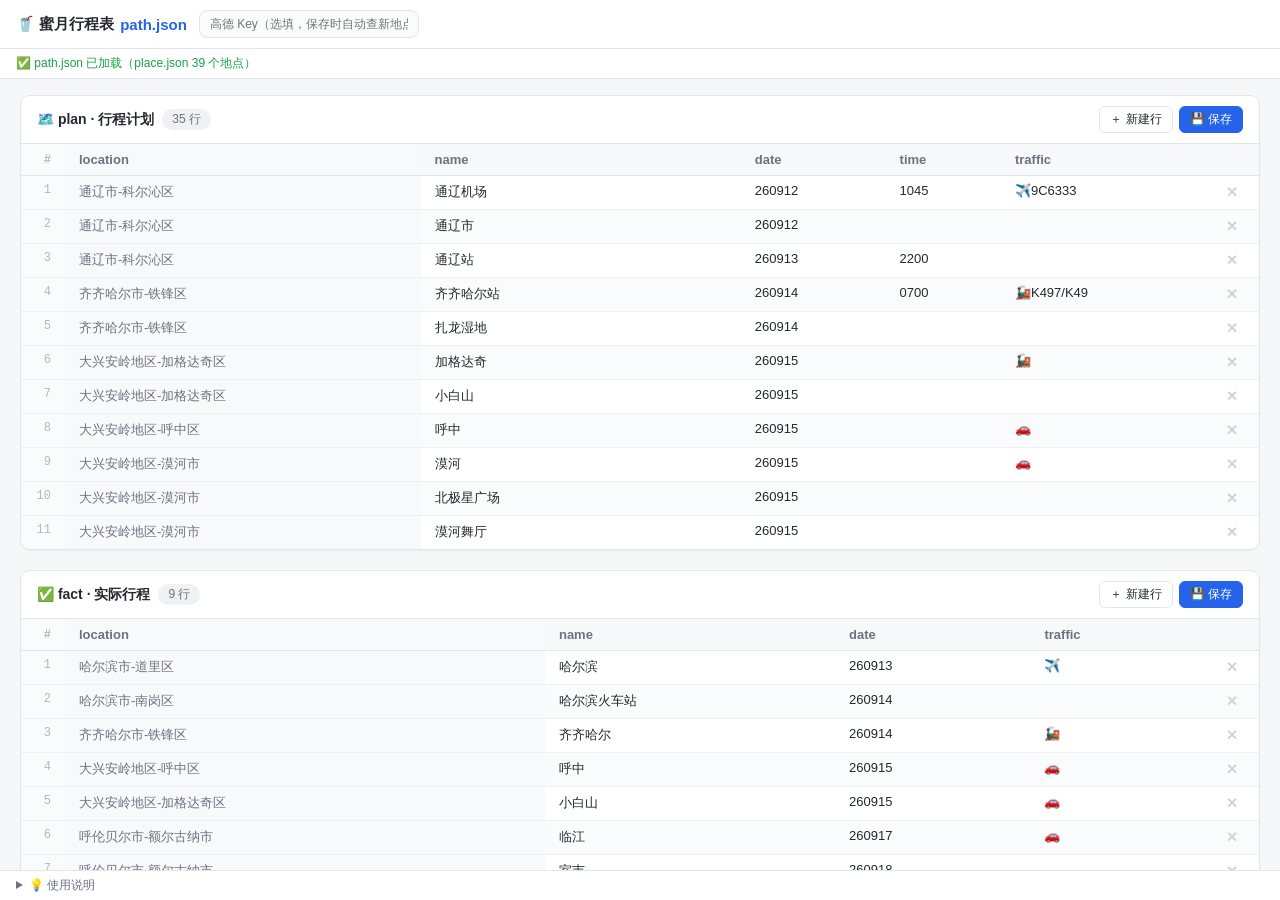
==== plan_tool.html @ f4620bf7 "feat(plan_tool): 添加蜜月行程表编辑工具 新增 plan_tool.html，支持查看和编辑 path.json 中的 plan/fact 表格，包括拖拽排序、增删行、自动插入 ove" ====
<!DOCTYPE html>
<html lang="zh-CN">

<head>
  <meta charset="UTF-8">
  <meta name="viewport" content="width=device-width, initial-scale=1.0">
  <title>蜜月行程表</title>
  <style>
    :root {
      --bg: #f6f7f9;
      --panel: #ffffff;
      --border: #e2e5ea;
      --text: #24292f;
      --text-dim: #6b7280;
      --accent: #2563eb;
      --accent-hover: #1d4ed8;
      --accent-soft: #eff4ff;
      --err: #dc2626;
      --ok: #16a34a;
      --warn: #b45309;
      --stripe: #fafbfc;
      --hover: #f0f4ff;
      --mono: "Cascadia Code", "Consolas", "Courier New", monospace;
    }

    * {
      box-sizing: border-box;
      margin: 0;
      padding: 0;
    }

    body {
      font-family: -apple-system, "Segoe UI", "Microsoft YaHei", sans-serif;
      background: var(--bg);
      color: var(--text);
      height: 100vh;
      display: flex;
      flex-direction: column;
      overflow: hidden;
    }

    /* ===== 顶部栏 ===== */
    header {
      background: var(--panel);
      border-bottom: 1px solid var(--border);
      padding: 10px 16px;
      display: flex;
      align-items: center;
      gap: 12px;
      flex-wrap: wrap;
      z-index: 10;
    }

    header .logo {
      font-weight: 700;
      font-size: 15px;
      white-space: nowrap;
      display: flex;
      align-items: center;
      gap: 6px;
    }

    header .logo .dot {
      color: var(--accent);
    }

    .spacer {
      flex: 1;
    }

    #amapKey {
      width: 220px;
      padding: 6px 10px;
      border: 1px solid var(--border);
      border-radius: 8px;
      font-size: 12px;
      background: #fafbfc;
      color: var(--text);
      outline: none;
      transition: border .15s, box-shadow .15s;
    }

    #amapKey:focus {
      border-color: var(--accent);
      box-shadow: 0 0 0 3px rgba(37, 99, 235, .15);
      background: #fff;
    }

    .btn {
      padding: 7px 14px;
      border-radius: 8px;
      border: 1px solid var(--border);
      background: #fff;
      color: var(--text);
      font-size: 13px;
      font-weight: 500;
      cursor: pointer;
      transition: all .15s;
      white-space: nowrap;
    }

    .btn:hover {
      border-color: #c9cdd4;
      background: #fafbfc;
    }

    .btn:active {
      transform: translateY(1px);
    }

    .btn-primary {
      background: var(--accent);
      border-color: var(--accent);
      color: #fff;
    }

    .btn-primary:hover {
      background: var(--accent-hover);
      border-color: var(--accent-hover);
      color: #fff;
    }

    /* ===== 状态栏 ===== */
    #statusBar {
      background: var(--panel);
      border-bottom: 1px solid var(--border);
      padding: 6px 16px;
      font-size: 12px;
      color: var(--text-dim);
      display: flex;
      gap: 16px;
      align-items: center;
      min-height: 30px;
    }

    #statusBar .err {
      color: var(--err);
    }

    #statusBar .ok {
      color: var(--ok);
    }

    #statusBar .warn {
      color: var(--warn);
    }

    /* ===== 主区 ===== */
    main {
      flex: 1;
      display: flex;
      flex-direction: column;
      overflow: hidden;
      position: relative;
    }

    #dropHint {
      position: absolute;
      inset: 8px;
      border: 2px dashed var(--accent);
      border-radius: 12px;
      background: rgba(37, 99, 235, .06);
      display: none;
      align-items: center;
      justify-content: center;
      font-size: 16px;
      font-weight: 600;
      color: var(--accent);
      pointer-events: none;
      z-index: 50;
    }

    body.dragging #dropHint {
      display: flex;
    }

    #content {
      flex: 1;
      overflow: auto;
      padding: 16px 20px 24px;
    }

    /* ===== 表格卡片 ===== */
    .table-card {
      background: var(--panel);
      border: 1px solid var(--border);
      border-radius: 10px;
      margin-bottom: 20px;
      overflow: hidden;
      box-shadow: 0 1px 2px rgba(0, 0, 0, .04);
    }

    .card-head {
      padding: 10px 16px;
      border-bottom: 1px solid var(--border);
      font-size: 14px;
      font-weight: 600;
      display: flex;
      align-items: center;
      gap: 8px;
    }

    .card-head .count {
      font-size: 12px;
      font-weight: 400;
      color: var(--text-dim);
      background: #f0f1f3;
      border-radius: 20px;
      padding: 2px 10px;
    }

    .card-head .actions {
      margin-left: auto;
      display: flex;
      gap: 6px;
    }

    .btn-xs {
      padding: 4px 10px;
      font-size: 12px;
      border-radius: 6px;
    }

    .table-wrap {
      overflow: auto;
      max-height: 45vh;
    }

    table {
      border-collapse: collapse;
      width: 100%;
      font-size: 13px;
    }

    thead th {
      position: sticky;
      top: 0;
      background: #f6f8fa;
      color: var(--text-dim);
      font-weight: 600;
      text-align: left;
      padding: 8px 14px;
      border-bottom: 1px solid var(--border);
      white-space: nowrap;
      z-index: 5;
    }

    thead th.idx,
    td.idx {
      width: 44px;
      text-align: right;
      color: #b3b8c0;
      font-family: var(--mono);
      font-size: 12px;
      background: #fafbfc;
    }

    tbody td {
      padding: 7px 14px;
      border-bottom: 1px solid #eef0f3;
      vertical-align: top;
    }

    tbody tr:nth-child(even) {
      background: var(--stripe);
    }

    tbody tr:hover {
      background: var(--hover);
    }

    tbody tr:last-child td {
      border-bottom: none;
    }

    td.empty {
      color: #d0d4da;
    }

    td .mono {
      font-family: var(--mono);
      font-size: 12px;
      color: var(--num);
    }

    /* 操作列 & 删除按钮 */
    thead th.op {
      width: 44px;
    }

    td.op {
      width: 44px;
      text-align: center;
    }

    /* 只读列（location） */
    thead th.ro,
    td.ro {
      background: #f8f9fb;
      color: var(--text-dim);
    }
    td.ro { cursor: default; }

    .del-btn {
      border: none;
      background: transparent;
      color: #c9cdd4;
      font-size: 13px;
      line-height: 1;
      padding: 3px 6px;
      border-radius: 5px;
      cursor: pointer;
      transition: all .12s;
    }

    .del-btn:hover {
      color: #fff;
      background: var(--err);
    }

    /* 单元格编辑 */
    .cell-input {
      width: 100%;
      min-width: 60px;
      border: 1px solid var(--accent);
      border-radius: 4px;
      padding: 2px 6px;
      font-size: 13px;
      font-family: inherit;
      outline: none;
      box-shadow: 0 0 0 2px rgba(37, 99, 235, .15);
    }

    /* ===== 行拖拽排序 ===== */
    tbody tr[draggable="true"] {
      cursor: grab;
    }

    tbody tr[draggable="true"]:active {
      cursor: grabbing;
    }

    tbody tr.dragging {
      opacity: .35;
    }

    tbody tr.drag-before td {
      border-top: 2px solid var(--accent);
    }

    tbody tr.drag-after td {
      border-bottom: 2px solid var(--accent);
    }

    /* ===== 空状态 ===== */
    #emptyState {
      height: 100%;
      display: flex;
      flex-direction: column;
      align-items: center;
      justify-content: center;
      color: var(--text-dim);
      gap: 10px;
    }

    #emptyState .icon {
      font-size: 42px;
      opacity: .5;
    }

    #emptyState .tip {
      font-size: 13px;
      line-height: 1.9;
      text-align: center;
    }

    #emptyState .tip code {
      background: #f0f1f3;
      border: 1px solid var(--border);
      border-radius: 4px;
      padding: 1px 6px;
      font-family: var(--mono);
      font-size: 12px;
    }

    #emptyState .tip .btn {
      margin-top: 8px;
    }

    .hidden {
      display: none !important;
    }

    /* ===== 帮助 ===== */
    #help {
      border-top: 1px solid var(--border);
      background: var(--panel);
      font-size: 12px;
      color: var(--text-dim);
      padding: 0;
    }

    #help summary {
      cursor: pointer;
      padding: 6px 16px;
      user-select: none;
      font-weight: 500;
    }

    #help .help-body {
      padding: 4px 16px 12px;
      line-height: 1.9;
    }

    #help code {
      background: #f0f1f3;
      border: 1px solid var(--border);
      border-radius: 4px;
      padding: 0 5px;
      font-family: var(--mono);
    }
  </style>
</head>

<body>

  <header>
    <div class="logo">🥤 蜜月行程表 <span class="dot">path.json</span></div>
    <input id="amapKey" type="text" spellcheck="false" placeholder="高德 Key（选填，保存时自动查新地点坐标）">
  </header>

  <div id="statusBar">
    <span id="statusText">正在加载 path.json …</span>
  </div>

  <main>
    <div id="dropHint">松开鼠标打开 JSON 文件</div>
    <div id="content">
      <div id="emptyState">
        <div class="icon">🗺️</div>
        <div class="tip">
          本工具展示 <code>path.json</code> 中的 <code>plan</code> 和 <code>fact</code> 两个表格。<br>
          当前未加载成功 —— 请用本地 HTTP 服务器运行本页面：<br>
          <code>python -m http.server 8080</code> 然后访问 <code>http://localhost:8080/plan_tool.html</code><br>
          或点击下方按钮手动选择文件：<br>
          <button class="btn" id="emptyPick">📂 选择 path.json</button>
        </div>
      </div>
    </div>
  </main>

  <details id="help">
    <summary>💡 使用说明</summary>
    <div class="help-body">
      自动加载同目录 <code>path.json</code>，将 <code>plan</code>（行程计划）和 <code>fact</code>（实际行程）渲染为两张表格。<br>
      行可拖拽排序；每行 ✕ 删除；每张表可「新建行」；「保存」执行三步：<br>
      ① 校验每行 <code>name</code>/<code>date</code> 是否存在（缺失则提示并中止）<br>
      ② 检查 <code>name</code> 是否在 <code>place.json</code> 中存在，不存在的自动创建（填高德 Key 自动查经纬度，查不到的留空待手动补）<br>
      ③ 按当前顺序写回 <code>path.json</code>，相邻两行 date 不同且中间无 overnight 时自动插入 <code>overnight</code><br>
      保存需 Chrome/Edge：每次保存都会弹出对话框，由你自行选择保存位置（覆盖 <code>path.json</code> / <code>place.json</code>
      即可）；其他浏览器降级为下载。推荐运行方式：在该目录执行 <code>python -m http.server 8080</code>，访问
      <code>http://localhost:8080/plan_tool.html</code>。
    </div>
  </details>

  <script>
    "use strict";

    /* ============ 元素引用 ============ */
    const $ = id => document.getElementById(id);
    const statusText = $("statusText"), content = $("content");
    const emptyState = $("emptyState");
    $("emptyPick").addEventListener("click", pickFile);

    /* ============ 状态 ============ */
    function setStatus(msg, cls) {
      statusText.textContent = msg;
      statusText.className = cls || "";
    }
    function esc(s) {
      return String(s).replace(/&/g, "&amp;").replace(/</g, "&lt;").replace(/>/g, "&gt;");
    }

    /* ============ 加载 path.json / place.json ============ */
    let originalJson = null;
    let cachedPlace = [];     // place.json 的 place 数组
    let placeMap = new Map(); // name -> place 条目（供 location 列查询）
    let amapKey = localStorage.getItem("amap_key") || "";
    const amapKeyInput = $("amapKey");
    amapKeyInput.value = amapKey;
    amapKeyInput.addEventListener("change", () => {
      amapKey = amapKeyInput.value.trim();
      localStorage.setItem("amap_key", amapKey);
    });

    async function loadPath() {
      setStatus("正在加载 path.json / place.json …");
      try {
        const res = await fetch("path.json", { cache: "no-store" });
        if (!res.ok) throw new Error("HTTP " + res.status);
        const text = await res.text();
        const data = JSON.parse(text);
        originalJson = data;
        // 顺带加载 place.json（供 location 列显示与保存检查）
        try {
          const pres = await fetch("place.json", { cache: "no-store" });
          if (pres.ok) {
            const pdata = JSON.parse(await pres.text());
            cachedPlace = Array.isArray(pdata.place) ? pdata.place : [];
            placeMap = new Map(cachedPlace.map(p => [p.name, p]));
          }
        } catch (_) { /* place.json 加载失败不阻塞表格展示 */ }
        render(data, "path.json");
        setStatus("✅ path.json 已加载" + (cachedPlace.length ? "（place.json " + cachedPlace.length + " 个地点）" : ""), "ok");
      } catch (e) {
        setStatus("❌ 加载失败（" + e.message + "）—— 请用本地服务器运行或点击「选择文件」", "err");
        emptyState.classList.remove("hidden");
      }
    }

    /* ============ 渲染表格 ============ */
    const TABLE_TITLES = { plan: "🗺️ plan · 行程计划", fact: "✅ fact · 实际行程" };

    function render(data, name) {
      emptyState.classList.add("hidden");
      content.innerHTML = "";

      const keys = Object.keys(data);
      const tables = keys.filter(k => Array.isArray(data[k]) && TABLE_TITLES[k]);
      if (tables.length === 0) {
        content.innerHTML =
          '<div style="padding:40px;text-align:center;color:var(--text-dim);font-size:13px;">' +
          '未找到 plan / fact 数组（顶层键：' + esc(keys.join(", ") || "无") + "）</div>";
        return;
      }
      for (const k of tables) {
        content.appendChild(buildTableCard(k, data[k]));
      }
    }

    function buildTableCard(key, rows) {
      // 过滤 overnight 占位行
      rows = rows.filter(r => !(r && r.name === "overnight"));

      // 字段并集（按出现顺序）
      const fields = [];
      const seen = new Set();
      rows.forEach(r => { if (r && typeof r === "object") Object.keys(r).forEach(f => { if (!seen.has(f)) { seen.add(f); fields.push(f); } }); });

      const card = document.createElement("div");
      card.className = "table-card";
      card.dataset.key = key;

      const head = document.createElement("div");
      head.className = "card-head";
      head.innerHTML = esc(TABLE_TITLES[key]) + ' <span class="count">' + rows.length + " 行</span>";
      const actions = document.createElement("div");
      actions.className = "actions";
      const addBtn = document.createElement("button");
      addBtn.className = "btn btn-xs";
      addBtn.textContent = "＋ 新建行";
      addBtn.addEventListener("click", () => addRow(tbody, fields));
      const saveBtn = document.createElement("button");
      saveBtn.className = "btn btn-xs btn-primary";
      saveBtn.textContent = "💾 保存";
      saveBtn.addEventListener("click", saveAll);
      actions.appendChild(addBtn);
      actions.appendChild(saveBtn);
      head.appendChild(actions);
      card.appendChild(head);

      const wrap = document.createElement("div");
      wrap.className = "table-wrap";

      const table = document.createElement("table");
      const thead = document.createElement("thead");
      const trH = document.createElement("tr");
      const thIdx = document.createElement("th");
      thIdx.className = "idx";
      thIdx.textContent = "#";
      trH.appendChild(thIdx);
      const thLoc = document.createElement("th");
      thLoc.className = "ro";
      thLoc.textContent = "location";
      trH.appendChild(thLoc);
      for (const f of fields) {
        const th = document.createElement("th");
        th.textContent = f;
        trH.appendChild(th);
      }
      const thOp = document.createElement("th");
      thOp.className = "op";
      trH.appendChild(thOp);
      thead.appendChild(trH);
      table.appendChild(thead);

      const tbody = document.createElement("tbody");
      rows.forEach((r, i) => {
        const tr = document.createElement("tr");
        tr.draggable = true;
        const tdIdx = document.createElement("td");
        tdIdx.className = "idx";
        tdIdx.textContent = i + 1;
        tr.appendChild(tdIdx);
        // location 只读列（从 place.json 查询，不可编辑）
        const tdLoc = document.createElement("td");
        tdLoc.className = "ro";
        const loc = r && r.name ? (placeMap.get(r.name) || {}).location : "";
        tdLoc.textContent = loc || "";
        if (!loc) tdLoc.classList.add("empty");
        tr.appendChild(tdLoc);
        for (const f of fields) {
          const td = document.createElement("td");
          const v = r ? r[f] : undefined;
          if (v === undefined || v === null || v === "") {
            td.className = "empty";
            td.textContent = "";
          } else if (typeof v === "number") {
            td.innerHTML = '<span class="mono">' + esc(v) + "</span>";
          } else {
            td.textContent = String(v);
          }
          td.dataset.field = f;
          makeEditable(td);
          tr.appendChild(td);
        }
        const tdOp = document.createElement("td");
        tdOp.className = "op";
        tdOp.appendChild(makeDelBtn(tr));
        tr.appendChild(tdOp);
        tbody.appendChild(tr);
      });
      table.appendChild(tbody);
      bindRowDrag(tbody);
      wrap.appendChild(table);
      card.appendChild(wrap);
      return card;
    }

    /* ============ 单元格编辑 ============ */
    function makeEditable(td) {
      td.style.cursor = "text";
      td.addEventListener("click", () => {
        if (td.dataset.editing) return;
        const oldVal = td.textContent;
        td.dataset.editing = "1";
        td.textContent = "";
        const input = document.createElement("input");
        input.className = "cell-input";
        input.value = oldVal;
        input.spellcheck = false;
        td.appendChild(input);
        input.focus();
        input.select();

        let done = false;
        const commit = () => {
          if (done) return;
          done = true;
          const v = input.value;
          td.removeChild(input);
          delete td.dataset.editing;
          td.textContent = v;
          td.classList.toggle("empty", v === "");
          // name 修改后联动刷新本行 location 只读列
          if (td.dataset.field === "name") updateRowLocation(td.closest("tr"));
        };
        input.addEventListener("blur", commit);
        input.addEventListener("keydown", e => {
          if (e.key === "Enter") { e.preventDefault(); commit(); input.blur(); }
          else if (e.key === "Escape") {
            done = true;
            td.removeChild(input);
            delete td.dataset.editing;
            td.textContent = oldVal;
            td.classList.toggle("empty", oldVal === "");
          }
        });
      });
    }

    /* name → place.location 只读列联动刷新 */
    function updateRowLocation(tr) {
      const tdLoc = tr.querySelector("td.ro");
      if (!tdLoc) return;
      const name = (tr.querySelector('td[data-field="name"]') || {}).textContent || "";
      const loc = name ? (placeMap.get(name) || {}).location : "";
      tdLoc.textContent = loc || "";
      tdLoc.classList.toggle("empty", !loc);
    }

    /* ============ 行删除 / 新建行 ============ */
    function makeDelBtn(tr) {
      const btn = document.createElement("button");
      btn.className = "del-btn";
      btn.textContent = "✕";
      btn.title = "删除此行";
      btn.addEventListener("click", () => {
        tr.remove();
        renumber(tr.parentNode);
        updateCardCount(tr.closest(".table-card"));
      });
      return btn;
    }

    function addRow(tbody, fields) {
      const tr = document.createElement("tr");
      tr.draggable = true;
      const tdIdx = document.createElement("td");
      tdIdx.className = "idx";
      tdIdx.textContent = tbody.children.length + 1;
      tr.appendChild(tdIdx);
      const tdLoc = document.createElement("td");
      tdLoc.className = "ro empty";
      tr.appendChild(tdLoc);
      for (const f of fields) {
        const td = document.createElement("td");
        td.className = "empty";
        td.dataset.field = f;
        makeEditable(td);
        tr.appendChild(td);
      }
      const tdOp = document.createElement("td");
      tdOp.className = "op";
      tdOp.appendChild(makeDelBtn(tr));
      tr.appendChild(tdOp);
      tbody.appendChild(tr);
      updateCardCount(tr.closest(".table-card"));
      tr.scrollIntoView({ block: "nearest" });
    }

    function updateCardCount(card) {
      if (!card) return;
      const n = card.querySelectorAll("tbody tr").length;
      const count = card.querySelector(".count");
      if (count) count.textContent = n + " 行";
    }

    /* ============ 保存（写回 path.json） ============ */
    function readTable(key) {
      const card = content.querySelector('.table-card[data-key="' + key + '"]');
      if (!card) return [];
      const tbody = card.querySelector("tbody");
      const fields = Array.from(card.querySelectorAll("thead th:not(.idx):not(.op):not(.ro)")).map(th => th.textContent);
      return Array.from(tbody.children).map(tr => {
        const tds = tr.querySelectorAll("td:not(.idx):not(.op):not(.ro)");
        const obj = {};
        tds.forEach((td, i) => {
          const v = td.textContent;
          if (v !== "") obj[fields[i]] = v;
        });
        return obj;
      });
    }

    /* ============ 保存 ============ */
    /* 1) 校验：每行 name / date 必须存在 */
    function validate() {
      for (const k of ["plan", "fact"]) {
        const rows = readTable(k);
        for (let i = 0; i < rows.length; i++) {
          const r = rows[i];
          if (!r.name || !r.name.trim()) return { msg: (k === "plan" ? "🗺️ plan" : "✅ fact") + "表 第 " + (i + 1) + " 行缺少 name" };
          if (!r.date || !r.date.trim()) return { msg: (k === "plan" ? "🗺️ plan" : "✅ fact") + "表 第 " + (i + 1) + " 行缺少 date" };
        }
      }
      return null;
    }

    /* 2) place.json 同步：不存在的 name 自动创建（高德查坐标，查不到则留空待手动补） */
    function geocodeByName(name) {
      return new Promise(resolve => {
        const cb = "amap_cb_" + Date.now() + "_" + Math.floor(Math.random() * 1e6);
        const script = document.createElement("script");
        script.src = "https://restapi.amap.com/v3/geocode/geo?address=" + encodeURIComponent(name) +
          "&key=" + encodeURIComponent(amapKey) + "&callback=" + cb;
        window[cb] = data => { delete window[cb]; script.remove(); resolve(data); };
        script.onerror = () => { delete window[cb]; script.remove(); resolve(null); };
        document.head.appendChild(script);
      });
    }

    /* 2) place.json 同步：缺 lng/lat/location 的条目（含新增与已存在的）统一补全 */
    async function fillCoord(base) {
      const entry = Object.assign({ lng: 0, lat: 0, location: "" }, base);
      if (amapKey) {
        try {
          const g = await geocodeByName(base.name);
          if (g && g.status === "1" && g.geocodes && g.geocodes.length) {
            const loc = g.geocodes[0].location.split(",");
            entry.lng = Number(loc[0]);
            entry.lat = Number(loc[1]);
            entry.location = g.geocodes[0].formatted_address || "";
            return { entry, noCoord: false };
          }
        } catch (_) { /* 查不到或失败走默认值 */ }
      }
      return { entry, noCoord: true };
    }

    async function syncPlace() {
      const names = [];
      ["plan", "fact"].forEach(k =>
        readTable(k).forEach(r => {
          if (r.name && !names.includes(r.name)) names.push(r.name);
        }));
      const existing = new Set(cachedPlace.map(p => p && p.name));
      const missing = names.filter(n => !existing.has(n));

      // 已存在但缺字段的条目
      const needFix = cachedPlace.filter(p => p && (p.lng === undefined || p.lat === undefined || p.location === undefined || p.location === ""));
      const fixNames = new Set(needFix.map(p => p.name));

      const places = cachedPlace.map(p => Object.assign({}, p));
      const noCoord = [];
      let fixed = 0;
      if (needFix.length) setStatus("正在补全 " + needFix.length + " 个已有地点的坐标（高德）…");
      for (const p of places) {
        if (fixNames.has(p.name)) {
          const { entry, noCoord: nc } = await fillCoord(p);
          Object.assign(p, entry);
          if (nc) noCoord.push(p.name);
          fixed++;
        }
      }
      if (missing.length) setStatus("正在查询 " + missing.length + " 个新地点的坐标（高德）…");
      for (const n of missing) {
        const { entry, noCoord: nc } = await fillCoord({ name: n });
        if (nc) noCoord.push(n);
        places.push(entry);
      }
      return { places, added: missing.length, fixed, noCoord };
    }

    /* 3) 检查 A：每行 name 在 place.json 中对应的 location 必须非空 */
    function checkLocation(places) {
      const map = new Map(places.map(p => [p.name, p]));
      const bad = [];
      for (const k of ["plan", "fact"]) {
        readTable(k).forEach((r, i) => {
          if (!r.name) return;
          const p = map.get(r.name);
          if (!p || !p.location || !p.location.trim()) {
            bad.push((k === "plan" ? "🗺️ plan" : "✅ fact") + " 第 " + (i + 1) + " 行（" + r.name + "）→ place.location 为空");
          }
        });
      }
      return bad;
    }

    /* 3) 检查 B：相邻两行 name 对应 location 不同城市、且下行 traffic 为空 → 报错
       （location 格式为"市-区"，按第一段（城市）比较，同城不同区不算跨） */
    function cityOf(loc) {
      return (loc || "").split("-")[0].trim();
    }

    function checkTraffic(places) {
      const map = new Map(places.map(p => [p.name, p]));
      const bad = [];
      for (const k of ["plan", "fact"]) {
        const rows = readTable(k);
        for (let i = 0; i < rows.length - 1; i++) {
          const cur = rows[i], next = rows[i + 1];
          if (!cur.name || !next.name) continue;
          const l1 = map.get(cur.name), l2 = map.get(next.name);
          if (!l1 || !l2) continue;   // location 缺失由检查 A 处理
          if (cityOf(l1.location) !== cityOf(l2.location) && (!next.traffic || !next.traffic.trim())) {
            bad.push((k === "plan" ? "🗺️ plan" : "✅ fact") + " 第 " + (i + 1) + "→" + (i + 2) + " 行（" + cur.name + " → " + next.name + "）跨城市（" + cityOf(l1.location) + " ≠ " + cityOf(l2.location) + "）但下行 traffic 为空");
          }
        }
      }
      return bad;
    }

    /* 4) 相邻两行 date 不同且中间无 overnight → 插入 overnight */
    function withOvernight(rows) {
      const out = [];
      for (const r of rows) {
        const prev = out[out.length - 1];
        if (prev && prev.name !== "overnight" &&
          prev.date !== undefined && r.date !== undefined &&
          prev.date !== r.date) {
          out.push({ name: "overnight" });
        }
        out.push(r);
      }
      return out;
    }

    function buildPathData() {
      const data = Object.assign({}, originalJson || {});
      data.plan = withOvernight(readTable("plan"));
      data.fact = readTable("fact");
      return data;
    }

    /* 写文件：每次弹保存对话框由用户自行选择保存位置；不支持时降级下载 */
    async function writeJsonFile(suggestedName, obj) {
      const json = JSON.stringify(obj, null, 4);
      if (window.showSaveFilePicker) {
        const handle = await window.showSaveFilePicker({
          suggestedName,
          types: [{ description: "JSON 文件", accept: { "application/json": [".json"] } }]
        });
        const writable = await handle.createWritable();
        await writable.write(json);
        await writable.close();
        return handle.name;
      }
      downloadBlob(json, suggestedName);
      return suggestedName + "（已下载）";
    }

    async function saveAll() {
      // 1) 校验
      const err = validate();
      if (err) { alert("⚠️ " + err.msg); setStatus(err.msg, "err"); return; }

      // 2) 同步 place.json
      const { places, added, fixed, noCoord } = await syncPlace();

      // 3) 检查：location 为空、或跨 location 且下行 traffic 为空 → 报错中止（提示最后一项）
      const badLoc = checkLocation(places);
      const badTraffic = checkTraffic(places);
      const allBad = badLoc.concat(badTraffic);
      if (allBad.length) {
        const last = allBad[allBad.length - 1];
        alert("⚠️ 保存中止（共 " + allBad.length + " 处问题）：\n\n" + last + "\n\n请修正后再保存。");
        setStatus("保存中止：" + last, "err");
        return;
      }

      // 4) 写回 place.json
      if (added || fixed) {
        const placeObj = { place: places };
        try {
          const name = await writeJsonFile("place.json", placeObj);
          let msg = "✅ place.json 已更新（新增 " + added + "、补全 " + fixed + " 个地点）→ " + name;
          if (noCoord.length) msg += "；⚠️ " + noCoord.length + " 个地点坐标未能自动查询（" + noCoord.join("、") + "），已置 0，请手动补 lng/lat/location";
          setStatus(msg, noCoord.length ? "warn" : "ok");
        } catch (e) {
          if (e.name !== "AbortError") { setStatus("place.json 保存失败：" + e.message, "err"); }
          return;
        }
      } else {
        setStatus("✅ 所有地点均存在且字段齐全，place.json 无需更新", "ok");
      }

      // 3) 保存 path.json（plan 自动补 overnight）
      try {
        const name = await writeJsonFile("path.json", buildPathData());
        setStatus("✅ path.json 已保存（自动补齐 overnight）→ " + name, "ok");
      } catch (e) {
        if (e.name !== "AbortError") setStatus("path.json 保存失败：" + e.message, "err");
      }
    }

    function downloadBlob(text, filename) {
      const blob = new Blob([text], { type: "application/json" });
      const url = URL.createObjectURL(blob);
      const a = document.createElement("a");
      a.href = url;
      a.download = filename;
      a.click();
      setTimeout(() => URL.revokeObjectURL(url), 1000);
    }

    /* ============ 行拖拽排序 ============ */
    let dragSrcIdx = null;

    function bindRowDrag(tbody) {
      tbody.addEventListener("dragstart", e => {
        const tr = e.target.closest("tr");
        if (!tr) return;
        dragSrcIdx = Array.prototype.indexOf.call(tbody.children, tr);
        tr.classList.add("dragging");
        e.dataTransfer.effectAllowed = "move";
        e.dataTransfer.setData("text/plain", String(dragSrcIdx));
      });
      tbody.addEventListener("dragover", e => {
        const tr = e.target.closest("tr");
        if (!tr) return;
        e.preventDefault();
        e.dataTransfer.dropEffect = "move";
        const rect = tr.getBoundingClientRect();
        tr.classList.toggle("drag-after", e.clientY > rect.top + rect.height / 2);
        tr.classList.toggle("drag-before", e.clientY <= rect.top + rect.height / 2);
      });
      tbody.addEventListener("dragleave", e => {
        const tr = e.target.closest("tr");
        if (tr) tr.classList.remove("drag-before", "drag-after");
      });
      tbody.addEventListener("drop", e => {
        e.preventDefault();
        const target = e.target.closest("tr");
        if (!target || dragSrcIdx === null) return;
        target.classList.remove("drag-before", "drag-after");
        const src = tbody.children[dragSrcIdx];
        const rect = target.getBoundingClientRect();
        const after = e.clientY > rect.top + rect.height / 2;
        if (after && target.nextSibling) {
          tbody.insertBefore(src, target.nextSibling);
        } else if (after) {
          tbody.appendChild(src);
        } else {
          tbody.insertBefore(src, target);
        }
        renumber(tbody);
        dragSrcIdx = null;
      });
      tbody.addEventListener("dragend", () => {
        dragSrcIdx = null;
        tbody.querySelectorAll(".dragging, .drag-before, .drag-after")
          .forEach(el => el.classList.remove("dragging", "drag-before", "drag-after"));
      });
    }

    function renumber(tbody) {
      Array.prototype.forEach.call(tbody.children, (tr, i) => {
        const idx = tr.querySelector(".idx");
        if (idx) idx.textContent = i + 1;
      });
    }

    /* ============ 选择文件 / 拖拽（兜底） ============ */
    function pickFile() {
      if (window.showOpenFilePicker) {
        window.showOpenFilePicker({ types: [{ description: "JSON 文件", accept: { "application/json": [".json"] } }] })
          .then(handles => handles[0].getFile())
          .then(readAsText)
          .catch(err => { if (err && err.name === "AbortError") return; fallbackInput(); });
      } else {
        fallbackInput();
      }
    }
    function fallbackInput() {
      const input = document.createElement("input");
      input.type = "file";
      input.accept = ".json,application/json";
      input.onchange = () => { const f = input.files[0]; if (f) readAsText(f); };
      input.click();
    }
    function readAsText(file) {
      const reader = new FileReader();
      reader.onload = () => {
        try {
          const data = JSON.parse(reader.result);
          render(data, file.name);
          setStatus("✅ 已打开 " + file.name, "ok");
        } catch (e) {
          setStatus("JSON 解析失败：" + e.message, "err");
        }
      };
      reader.onerror = () => setStatus("读取文件失败", "err");
      reader.readAsText(file);
    }

    /* ============ 拖拽 ============ */
    document.addEventListener("dragover", e => { e.preventDefault(); document.body.classList.add("dragging"); });
    document.addEventListener("dragleave", e => { if (!e.relatedTarget) document.body.classList.remove("dragging"); });
    document.addEventListener("drop", e => {
      e.preventDefault();
      document.body.classList.remove("dragging");
      const f = e.dataTransfer.files && e.dataTransfer.files[0];
      if (f) readAsText(f);
    });

    /* ============ 初始化 ============ */
    loadPath();
  </script>
</body>

</html>
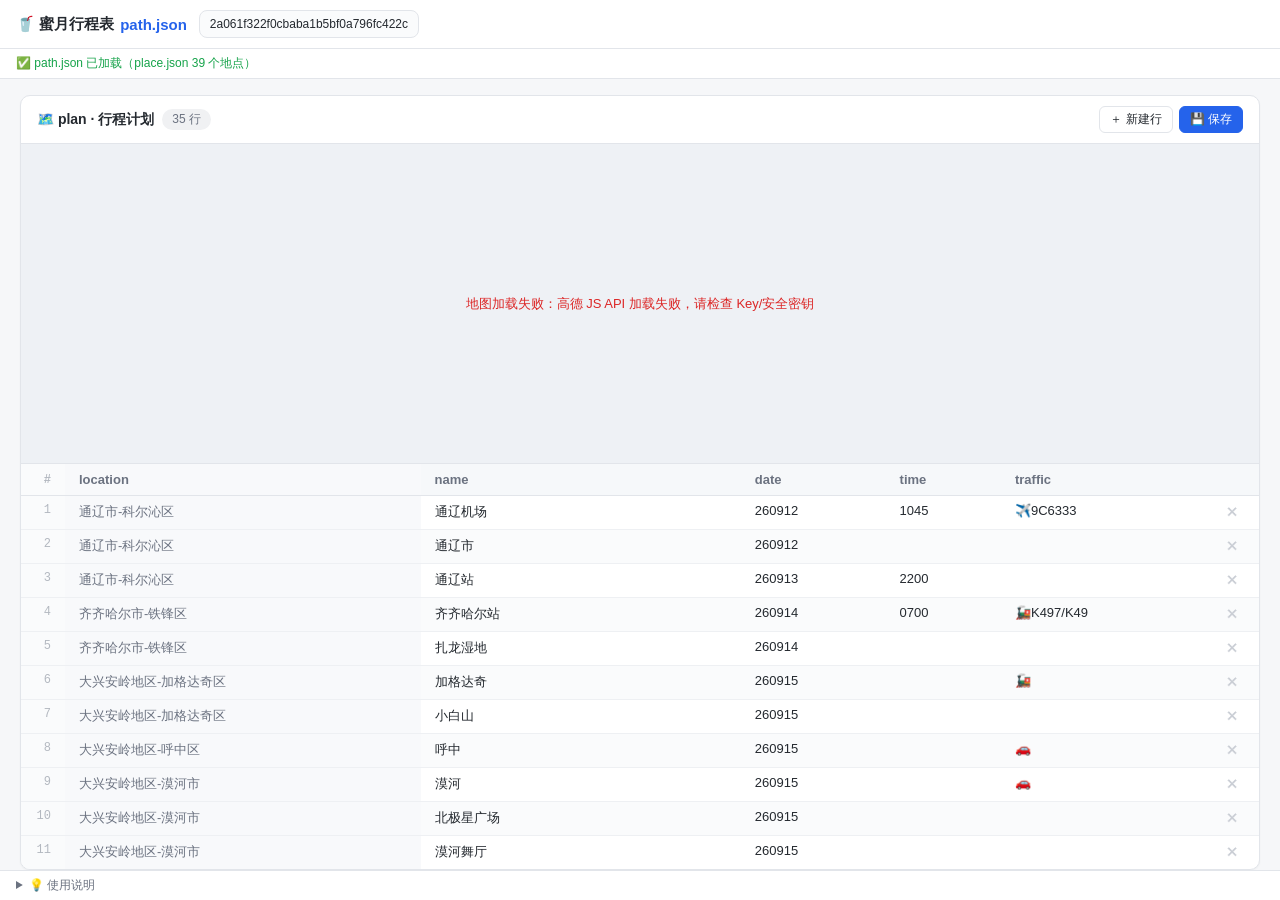
==== commit e74e4ab9: "feat(plan_tool): 集成高德地图与局域网保存 - 每张表格上方内嵌高德地图，按行顺序标点连线，行变更后自动刷新 - 内置高德 JS API Key，支持顶部输入框覆盖 - 新增 serv" ====
--- a/plan_tool.html
+++ b/plan_tool.html
@@ -221,6 +221,27 @@
       border-radius: 6px;
     }
 
+    /* 地图 */
+    .map-wrap {
+      height: 320px;
+      border-bottom: 1px solid var(--border);
+      position: relative;
+      background: #eef1f5;
+    }
+    .map-tip {
+      position: absolute;
+      inset: 0;
+      display: flex;
+      align-items: center;
+      justify-content: center;
+      color: var(--text-dim);
+      font-size: 13px;
+      text-align: center;
+      padding: 0 20px;
+      line-height: 1.8;
+    }
+    .map-tip.err { color: var(--err); }
+
     .table-wrap {
       overflow: auto;
       max-height: 45vh;
@@ -459,7 +480,12 @@
       ③ 按当前顺序写回 <code>path.json</code>，相邻两行 date 不同且中间无 overnight 时自动插入 <code>overnight</code><br>
       保存需 Chrome/Edge：每次保存都会弹出对话框，由你自行选择保存位置（覆盖 <code>path.json</code> / <code>place.json</code>
       即可）；其他浏览器降级为下载。推荐运行方式：在该目录执行 <code>python -m http.server 8080</code>，访问
-      <code>http://localhost:8080/plan_tool.html</code>。
+      <code>http://localhost:8080/plan_tool.html</code>。<br>
+      每张表格上方内嵌高德地图：按表格行顺序标点并连线，行拖拽/编辑/增删后自动刷新。地图需高德 <b>JS API 类型</b> 的 Key
+      （已内置，顶部输入框可覆盖，填写后刷新页面生效）。<br>
+      <b>局域网手机访问（iPhone/iPad）：</b>把 <code>plan_tool.html</code>、<code>path.json</code>、<code>place.json</code>、<code>serve.py</code>
+      放在同一目录，服务器上运行 <code>python serve.py</code>，然后用手机 Safari 访问 <code>http://&lt;服务器IP&gt;:8080/plan_tool.html</code>。
+      保存时自动 POST 写回服务器文件（iOS Safari 不支持保存对话框，故走服务器接口）。桌面本地双击打开则仍用保存对话框/下载。
     </div>
   </details>
 
@@ -482,12 +508,17 @@
     }
 
     /* ============ 加载 path.json / place.json ============ */
+    const DEFAULT_AMAP_KEY = "2a061f322f0cbaba1b5bf0a796fc422c";
+    const DEFAULT_AMAP_JSCODE = "8fa56ff20532321e38b42a31b32ed125";
+
     let originalJson = null;
     let cachedPlace = [];     // place.json 的 place 数组
     let placeMap = new Map(); // name -> place 条目（供 location 列查询）
-    let amapKey = localStorage.getItem("amap_key") || "";
+    let amapKey = localStorage.getItem("amap_key") || DEFAULT_AMAP_KEY;
+    let amapJscode = DEFAULT_AMAP_JSCODE;   // 安全密钥（securityJsCode）
     const amapKeyInput = $("amapKey");
     amapKeyInput.value = amapKey;
+    amapKeyInput.placeholder = "高德 Key（已内置，可覆盖）";
     amapKeyInput.addEventListener("change", () => {
       amapKey = amapKeyInput.value.trim();
       localStorage.setItem("amap_key", amapKey);
@@ -522,6 +553,11 @@
     const TABLE_TITLES = { plan: "🗺️ plan · 行程计划", fact: "✅ fact · 实际行程" };
 
     function render(data, name) {
+      // 销毁旧地图实例
+      Object.keys(mapInstances).forEach(k => {
+        try { mapInstances[k].map && mapInstances[k].map.destroy(); } catch (_) {}
+        delete mapInstances[k];
+      });
       emptyState.classList.add("hidden");
       content.innerHTML = "";
 
@@ -568,6 +604,15 @@
       actions.appendChild(saveBtn);
       head.appendChild(actions);
       card.appendChild(head);
+
+      // 地图容器（head 下方、表格上方）
+      const mapWrap = document.createElement("div");
+      mapWrap.className = "map-wrap";
+      const mapTip = document.createElement("div");
+      mapTip.className = "map-tip";
+      mapTip.textContent = amapKey ? "地图加载中…" : "未配置高德 Key，地图不可用（在顶部输入框填写 JS API Key 后刷新）";
+      mapWrap.appendChild(mapTip);
+      card.appendChild(mapWrap);
 
       const wrap = document.createElement("div");
       wrap.className = "table-wrap";
@@ -634,7 +679,74 @@
       bindRowDrag(tbody);
       wrap.appendChild(table);
       card.appendChild(wrap);
+      initMapCard(key, mapWrap, mapTip);
       return card;
+    }
+
+    /* ============ 高德地图 ============ */
+    let amapReady = null;
+    function loadAMap() {
+      if (!amapKey) return Promise.reject(new Error("未配置高德 Key"));
+      if (window.AMap) return Promise.resolve();
+      if (amapReady) return amapReady;
+      amapReady = new Promise((resolve, reject) => {
+        window._AMapSecurityConfig = { securityJsCode: amapJscode };
+        const s = document.createElement("script");
+        s.src = "https://webapi.amap.com/maps?v=2.0&key=" + encodeURIComponent(amapKey) + "&callback=__amap_init";
+        window.__amap_init = () => resolve();
+        s.onerror = () => { delete window.__amap_init; reject(new Error("高德 JS API 加载失败，请检查 Key/安全密钥")); };
+        document.head.appendChild(s);
+      });
+      return amapReady;
+    }
+
+    const mapInstances = {};   // key -> { map, markers: [], polyline, mapWrap }
+
+    function initMapCard(key, mapWrap, mapTip) {
+      if (!amapKey) return;   // tip 已提示
+      loadAMap().then(() => {
+        const map = new AMap.Map(mapWrap, { zoom: 6, center: [120, 42] });
+        mapInstances[key] = { map, markers: [], polyline: null, mapWrap };
+        mapTip.remove();
+        updateMap(key);
+      }).catch(err => {
+        mapTip.textContent = "地图加载失败：" + err.message;
+        mapTip.classList.add("err");
+      });
+    }
+
+    function updateMap(key) {
+      const inst = mapInstances[key];
+      if (!inst) return;
+      const { map } = inst;
+      inst.markers.forEach(m => m.setMap(null));
+      inst.markers = [];
+      if (inst.polyline) { inst.polyline.setMap(null); inst.polyline = null; }
+
+      const points = [];
+      readTable(key).forEach(r => {
+        const p = r.name ? placeMap.get(r.name) : null;
+        if (p && p.lng && p.lat) points.push({ name: r.name, lng: p.lng, lat: p.lat });
+      });
+      if (!points.length) return;
+
+      const path = points.map(pt => [pt.lng, pt.lat]);
+      inst.polyline = new AMap.Polyline({
+        path, strokeColor: "#2563eb", strokeWeight: 4, strokeOpacity: .8, showDir: true
+      });
+      inst.polyline.setMap(map);
+
+      points.forEach((pt, i) => {
+        const marker = new AMap.Marker({
+          position: [pt.lng, pt.lat],
+          label: { content: String(i + 1), direction: "top" },
+          title: pt.name
+        });
+        marker.on("click", () => map.setCenter([pt.lng, pt.lat]));
+        marker.setMap(map);
+        inst.markers.push(marker);
+      });
+      map.setFitView(inst.markers.concat(inst.polyline), false, [40, 40, 40, 40]);
     }
 
     /* ============ 单元格编辑 ============ */
@@ -662,8 +774,11 @@
           delete td.dataset.editing;
           td.textContent = v;
           td.classList.toggle("empty", v === "");
-          // name 修改后联动刷新本行 location 只读列
-          if (td.dataset.field === "name") updateRowLocation(td.closest("tr"));
+          // name 修改后联动刷新本行 location 只读列与地图
+          if (td.dataset.field === "name") {
+            updateRowLocation(td.closest("tr"));
+            updateMap(td.closest(".table-card").dataset.key);
+          }
         };
         input.addEventListener("blur", commit);
         input.addEventListener("keydown", e => {
@@ -699,6 +814,7 @@
         tr.remove();
         renumber(tr.parentNode);
         updateCardCount(tr.closest(".table-card"));
+        updateMap(tr.closest(".table-card").dataset.key);
       });
       return btn;
     }
@@ -727,6 +843,7 @@
       tbody.appendChild(tr);
       updateCardCount(tr.closest(".table-card"));
       tr.scrollIntoView({ block: "nearest" });
+      updateMap(tr.closest(".table-card").dataset.key);
     }
 
     function updateCardCount(card) {
@@ -894,9 +1011,21 @@
       return data;
     }
 
-    /* 写文件：每次弹保存对话框由用户自行选择保存位置；不支持时降级下载 */
+    /* 写文件：优先服务器接口（局域网手机访问场景）→ 桌面浏览器保存对话框 → 下载 */
     async function writeJsonFile(suggestedName, obj) {
       const json = JSON.stringify(obj, null, 4);
+
+      // 1) 服务器模式：同源 POST /api/save（serve.py 提供）
+      try {
+        const res = await fetch("/api/save", {
+          method: "POST",
+          headers: { "Content-Type": "application/json" },
+          body: JSON.stringify({ file: suggestedName, content: json })
+        });
+        if (res.ok) return suggestedName + "（已写入服务器）";
+      } catch (_) { /* 非服务器环境，走下一步 */ }
+
+      // 2) 桌面浏览器：保存对话框
       if (window.showSaveFilePicker) {
         const handle = await window.showSaveFilePicker({
           suggestedName,
@@ -907,6 +1036,7 @@
         await writable.close();
         return handle.name;
       }
+      // 3) 兜底：下载
       downloadBlob(json, suggestedName);
       return suggestedName + "（已下载）";
     }
@@ -998,15 +1128,16 @@
         const src = tbody.children[dragSrcIdx];
         const rect = target.getBoundingClientRect();
         const after = e.clientY > rect.top + rect.height / 2;
-        if (after && target.nextSibling) {
-          tbody.insertBefore(src, target.nextSibling);
-        } else if (after) {
-          tbody.appendChild(src);
-        } else {
-          tbody.insertBefore(src, target);
-        }
-        renumber(tbody);
-        dragSrcIdx = null;
+    if (after && target.nextSibling) {
+      tbody.insertBefore(src, target.nextSibling);
+    } else if (after) {
+      tbody.appendChild(src);
+    } else {
+      tbody.insertBefore(src, target);
+    }
+    renumber(tbody);
+    updateMap(tbody.closest(".table-card").dataset.key);
+    dragSrcIdx = null;
       });
       tbody.addEventListener("dragend", () => {
         dragSrcIdx = null;
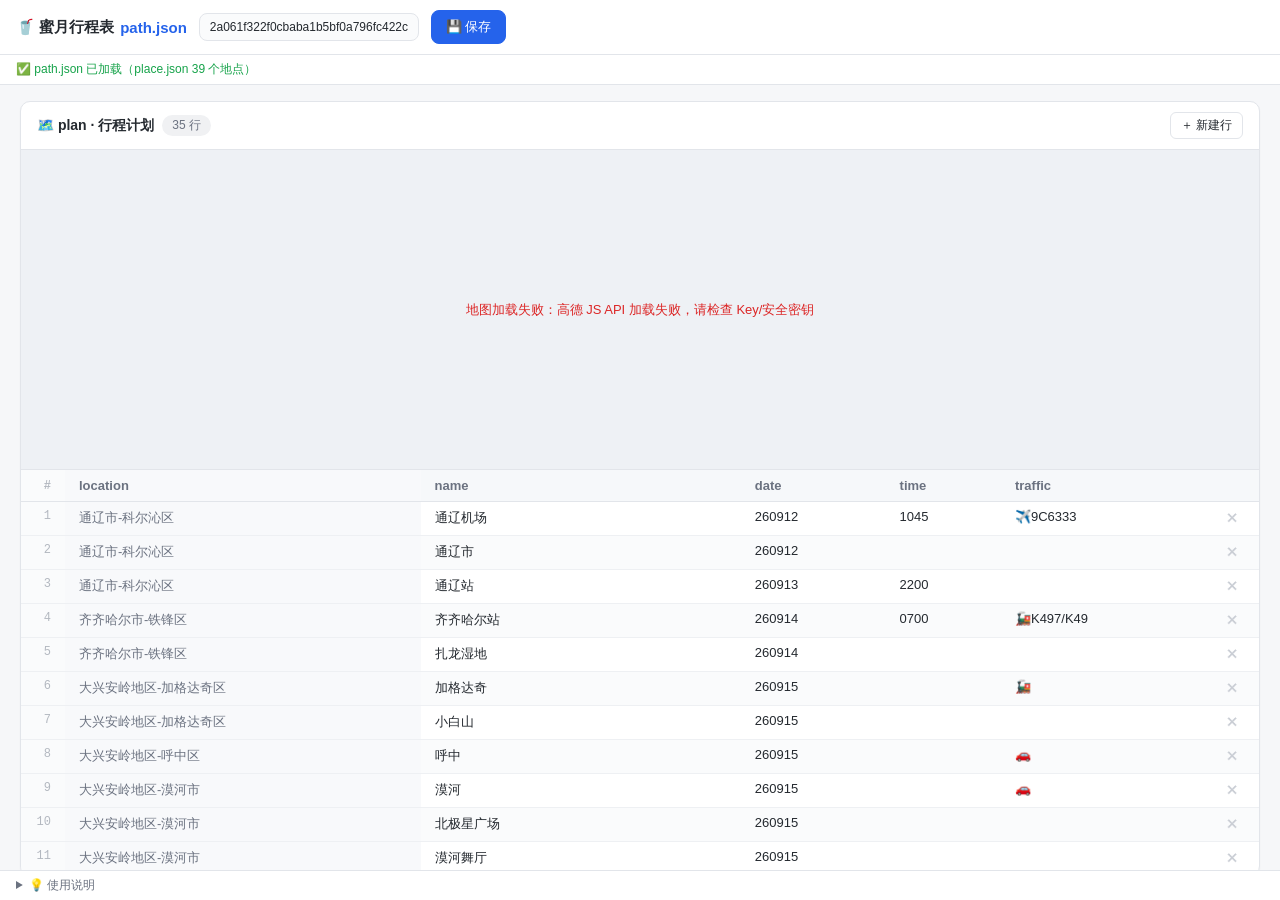
==== commit 2768e6f4: "refactor: 将保存按钮移至页头并绑定事件" ====
--- a/plan_tool.html
+++ b/plan_tool.html
@@ -448,6 +448,7 @@
   <header>
     <div class="logo">🥤 蜜月行程表 <span class="dot">path.json</span></div>
     <input id="amapKey" type="text" spellcheck="false" placeholder="高德 Key（选填，保存时自动查新地点坐标）">
+    <button id="saveBtn" class="btn btn-primary">💾 保存</button>
   </header>
 
   <div id="statusBar">
@@ -497,6 +498,7 @@
     const statusText = $("statusText"), content = $("content");
     const emptyState = $("emptyState");
     $("emptyPick").addEventListener("click", pickFile);
+    $("saveBtn").addEventListener("click", saveAll);
 
     /* ============ 状态 ============ */
     function setStatus(msg, cls) {
@@ -596,12 +598,7 @@
       addBtn.className = "btn btn-xs";
       addBtn.textContent = "＋ 新建行";
       addBtn.addEventListener("click", () => addRow(tbody, fields));
-      const saveBtn = document.createElement("button");
-      saveBtn.className = "btn btn-xs btn-primary";
-      saveBtn.textContent = "💾 保存";
-      saveBtn.addEventListener("click", saveAll);
       actions.appendChild(addBtn);
-      actions.appendChild(saveBtn);
       head.appendChild(actions);
       card.appendChild(head);
 
